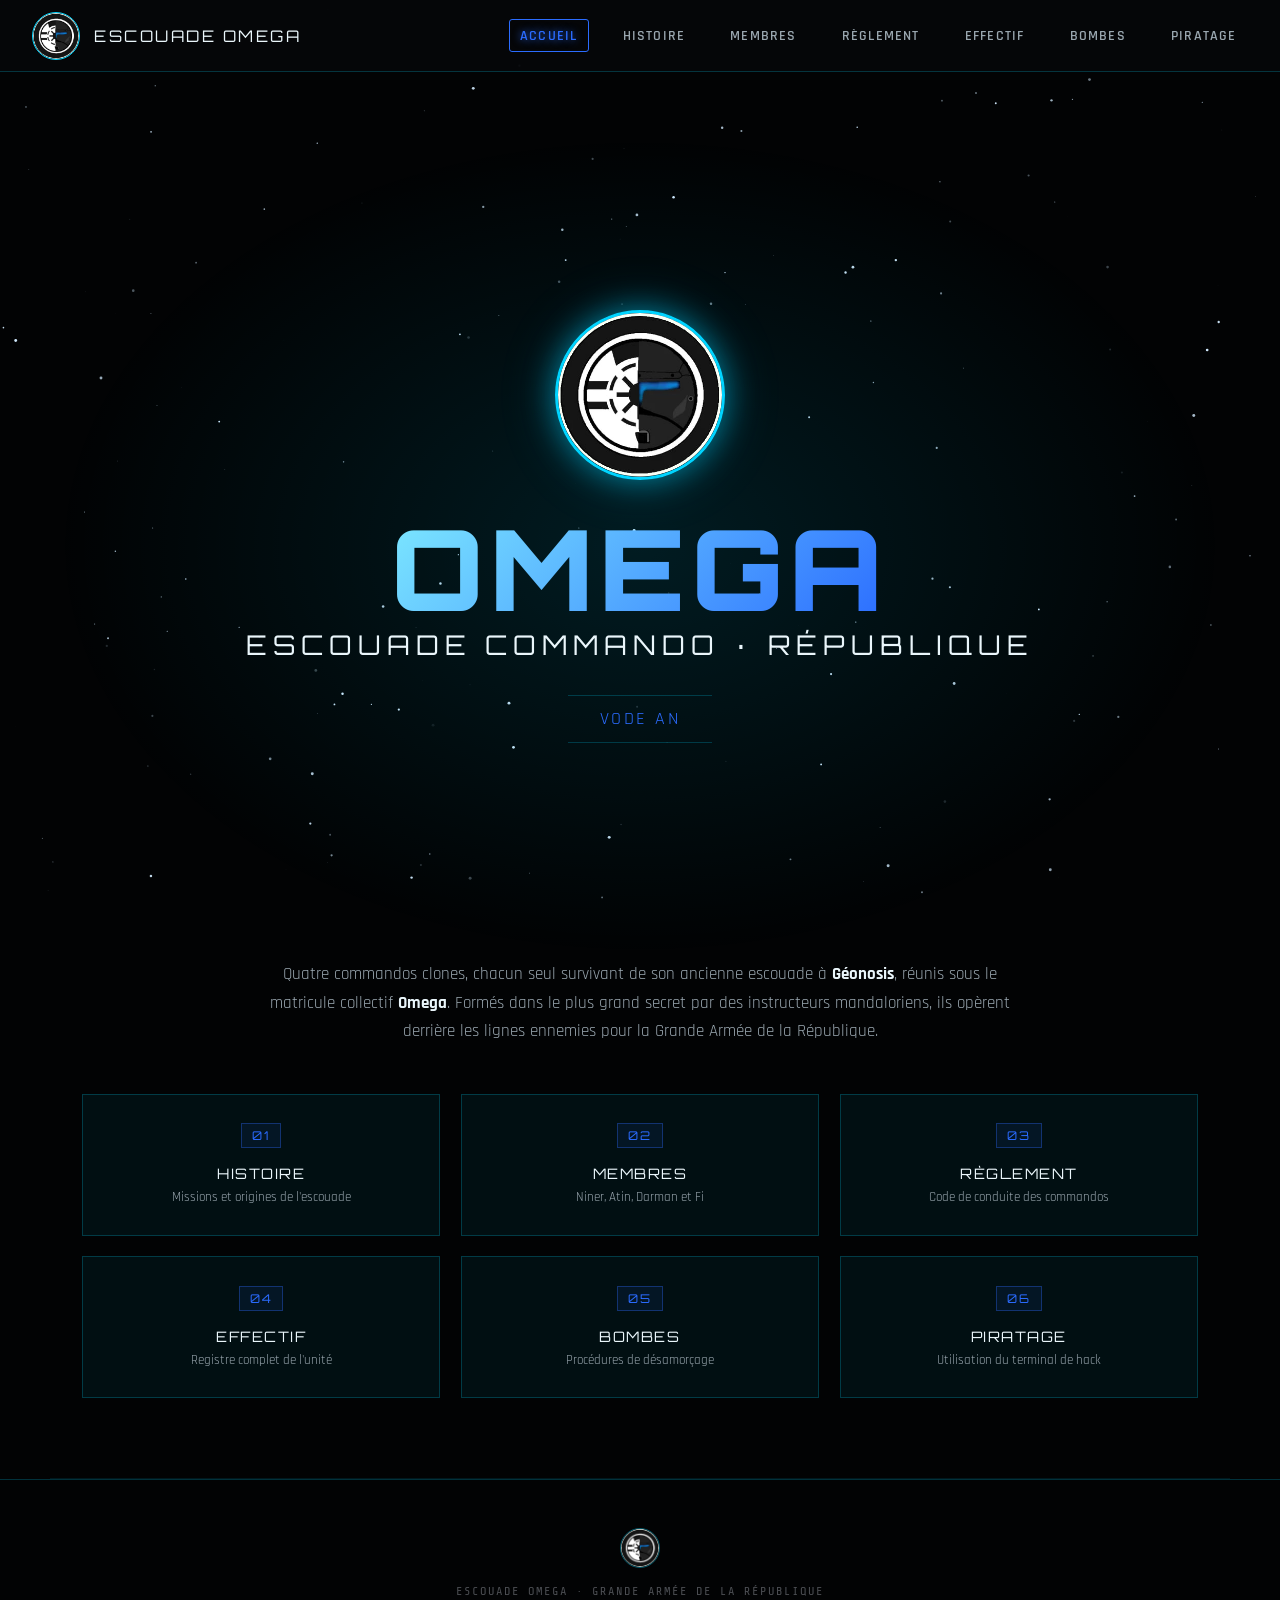
==== index.html @ e0849ea9 "Ajout de la musique et nouvelle sequence pour le Mode Indien Co-Authored-By: Claude Sonnet 5 <norepl" ====
<!DOCTYPE html>
<html lang="fr">
<head>
  <meta charset="UTF-8">
  <meta name="viewport" content="width=device-width, initial-scale=1">
  <title>Escouade Omega</title>
  <meta name="description" content="Escouade Omega : Commandos clones de la République. Histoire, membres, règlement et instructions de l'unité.">
  <meta name="theme-color" content="#00D4FF">
  <link rel="icon" type="image/png" href="images/logo.png?v=2">
  <style>html,body{background:#020304;}</style>
  <link rel="preconnect" href="https://fonts.googleapis.com">
  <link rel="preconnect" href="https://fonts.gstatic.com" crossorigin>
  <link href="https://fonts.googleapis.com/css2?family=Orbitron:wght@400;600;700;900&family=Rajdhani:wght@300;400;600;700&family=Share+Tech+Mono&display=swap" rel="stylesheet">
  <link rel="stylesheet" href="style.css?v=19">
</head>
<body>
  <canvas id="stars-canvas"></canvas>

  <nav>
    <div class="nav-logo">
      <div class="nav-emblem"><img src="images/logo.png" alt="Escouade Omega"></div>
      <span class="nav-brand">ESCOUADE OMEGA</span>
    </div>
    <a href="index.html" class="active">Accueil</a>
    <a href="histoire.html">Histoire</a>
    <a href="membres.html">Membres</a>
    <a href="reglement.html">Règlement</a>
    <a href="effectif.html" target="_blank" rel="noopener">Effectif</a>
    <a href="bombes.html">Bombes</a>
    <a href="piratage.html">Piratage</a>
  </nav>

  <div class="content">

    <section id="hero" style="border-bottom:none;">
      <div class="hero-logo"><img src="images/logo.png" alt="Escouade Omega"></div>
      <div class="hero-number">OMEGA</div>
      <div class="hero-name">Escouade Commando · République</div>
      <div class="hero-slogan"><em>Vode An</em></div>
    </section>

    <section id="apercu" class="reveal" style="padding-top:0;">
      <p class="section-intro" style="text-align:center;max-width:760px;margin:0 auto 3rem;">
        Quatre commandos clones, chacun seul survivant de son ancienne escouade à <strong>Géonosis</strong>,
        réunis sous le matricule collectif <strong>Omega</strong>. Formés dans le plus grand secret par des
        instructeurs mandaloriens, ils opèrent derrière les lignes ennemies pour la Grande Armée de la République.
      </p>
      <div class="quicklink-grid">
        <a class="quicklink-card" href="histoire.html">
          <span class="quicklink-index">01</span>
          <div class="quicklink-title">Histoire</div>
          <div class="quicklink-desc">Missions et origines de l'escouade</div>
        </a>
        <a class="quicklink-card" href="membres.html">
          <span class="quicklink-index">02</span>
          <div class="quicklink-title">Membres</div>
          <div class="quicklink-desc">Niner, Atin, Darman et Fi</div>
        </a>
        <a class="quicklink-card" href="reglement.html">
          <span class="quicklink-index">03</span>
          <div class="quicklink-title">Règlement</div>
          <div class="quicklink-desc">Code de conduite des commandos</div>
        </a>
        <a class="quicklink-card" href="effectif.html" target="_blank" rel="noopener">
          <span class="quicklink-index">04</span>
          <div class="quicklink-title">Effectif</div>
          <div class="quicklink-desc">Registre complet de l'unité</div>
        </a>
        <a class="quicklink-card" href="bombes.html">
          <span class="quicklink-index">05</span>
          <div class="quicklink-title">Bombes</div>
          <div class="quicklink-desc">Procédures de désamorçage</div>
        </a>
        <a class="quicklink-card" href="piratage.html">
          <span class="quicklink-index">06</span>
          <div class="quicklink-title">Piratage</div>
          <div class="quicklink-desc">Utilisation du terminal de hack</div>
        </a>
      </div>
    </section>

    <footer>
      <div class="logo-small"><img src="images/logo.png" alt="Escouade Omega"></div>
      ESCOUADE OMEGA · GRANDE ARMÉE DE LA RÉPUBLIQUE
    </footer>

  </div>

  <script src="script.js?v=6"></script>
</body>
</html>
---- style.css ----
*{margin:0;padding:0;box-sizing:border-box;}

:root{
  --amber:#00D4FF; --amber-light:#7CE8FF; --amber-dark:#0088AA;
  --steel:#2B6CFF;
  --dark:#020304; --dark2:#06080B; --dark3:#090C10;
  --glass:rgba(0,212,255,0.06); --border:rgba(0,212,255,0.22);
  --text:#9AA7B0; --white:#EAF6FB;
}

html{scroll-behavior:smooth;}
body{background:var(--dark);color:var(--text);font-family:'Rajdhani',sans-serif;overflow-x:hidden;}

#stars-canvas{position:fixed;top:0;left:0;width:100%;height:100%;z-index:0;pointer-events:none;}

nav{
  position:sticky;top:0;left:0;width:100%;z-index:1000;
  background:rgba(6,7,10,0.88); border-bottom:1px solid var(--border);
  backdrop-filter:blur(10px); padding:0 2rem;
  display:flex;align-items:center;gap:1.4rem; height:72px;
  overflow-x:auto;
}
nav .nav-logo{display:flex;align-items:center;gap:0.9rem;margin-right:auto;flex-shrink:0;}
.nav-emblem{
  width:48px;height:48px;border-radius:50%;border:1px solid var(--amber);
  display:flex;align-items:center;justify-content:center;overflow:hidden;
  background:rgba(0,212,255,0.08);flex-shrink:0;
}
.nav-emblem img{width:100%;height:100%;object-fit:cover;}
nav .nav-brand{font-family:'Orbitron',monospace;font-size:1rem;color:var(--white);letter-spacing:2.5px;white-space:nowrap;}
nav a{
  font-family:'Rajdhani',sans-serif;font-size:0.85rem;font-weight:600;letter-spacing:1.2px;
  color:var(--text);text-decoration:none;text-transform:uppercase;
  padding:0.4rem 0.65rem;border:1px solid transparent;border-radius:3px;
  transition:all 0.2s;white-space:nowrap;
}
nav a:hover, nav a.active {color:var(--steel);border-color:var(--steel);text-shadow:0 0 8px var(--steel);}

.content{position:relative;z-index:10;padding-top:60px;}

#hero{
  min-height:92vh;display:flex;flex-direction:column;align-items:center;justify-content:center;
  text-align:center;padding:2rem;position:relative;
}
#hero::before{
  content:'';position:absolute;inset:0;
  background:radial-gradient(ellipse at center,rgba(0,212,255,0.12) 0%,transparent 70%);
  pointer-events:none;
}
.hero-logo{
  width:170px;height:170px;border-radius:50%; border:3px solid var(--amber);
  display:flex;align-items:center;justify-content:center;overflow:hidden;
  box-shadow:0 0 30px rgba(0,212,255,0.5),0 0 60px rgba(0,212,255,0.2),inset 0 0 30px rgba(0,212,255,0.1);
  animation:pulse-glow 3s ease-in-out infinite,fade-in 1.5s ease both; margin-bottom:2rem;
  background:rgba(0,212,255,0.05);
}
.hero-logo img{width:100%;height:100%;object-fit:cover;}
.hero-number{
  font-family:'Orbitron',monospace;font-size:clamp(3.2rem,9vw,7rem);font-weight:900;
  color:transparent; background:linear-gradient(135deg,var(--amber-light),var(--steel));
  -webkit-background-clip:text;background-clip:text; letter-spacing:0.05em;
  animation:fade-in 1.8s ease 0.3s both; line-height:1;margin-bottom:0.25rem;
}
.hero-name{
  font-family:'Orbitron',monospace;font-size:clamp(0.95rem,2.6vw,1.7rem);font-weight:400;
  color:var(--white);letter-spacing:6px;text-transform:uppercase;
  animation:fade-in 1.8s ease 0.6s both;margin-bottom:2rem;
}
.hero-slogan{
  font-size:1.1rem;color:var(--text);letter-spacing:2.5px;text-transform:uppercase;
  border-top:1px solid var(--border);border-bottom:1px solid var(--border);
  padding:0.75rem 2rem;margin-bottom:2.5rem; animation:fade-in 1.8s ease 0.9s both;
  max-width:640px;
}
.hero-slogan em{color:var(--steel);font-style:normal;}

.quicklink-grid{display:grid;grid-template-columns:repeat(3,1fr);gap:1.3rem;}
@media(max-width:820px){.quicklink-grid{grid-template-columns:repeat(2,1fr);}}
@media(max-width:520px){.quicklink-grid{grid-template-columns:1fr;}}
.quicklink-card{display:block;background:var(--glass);border:1px solid var(--border);padding:1.8rem 1.5rem;text-decoration:none;text-align:center;transition:all 0.3s;}
.quicklink-card:hover{border-color:var(--steel);transform:translateY(-4px);box-shadow:0 16px 34px -16px rgba(0,212,255,0.3);}
.quicklink-index{display:inline-block;font-family:'Orbitron',monospace;font-size:0.75rem;color:var(--steel);letter-spacing:2px;border:1px solid rgba(43,108,255,0.35);background:rgba(43,108,255,0.08);padding:0.25rem 0.6rem;margin-bottom:1rem;}
.quicklink-title{font-family:'Orbitron',monospace;font-size:0.9rem;color:var(--white);letter-spacing:1.5px;text-transform:uppercase;margin-bottom:0.4rem;}
.quicklink-desc{font-size:0.82rem;color:var(--text);}

section{padding:5rem 2rem;max-width:1180px;margin:0 auto;border-bottom:1px solid rgba(0,212,255,0.1);}
.section-header{display:flex;align-items:center;gap:1.5rem;margin-bottom:3rem;}
.section-number{font-family:'Orbitron',monospace;font-size:0.7rem;color:var(--amber-light);border:1px solid var(--amber);padding:0.3rem 0.6rem;letter-spacing:2px;flex-shrink:0;}
.section-title{font-family:'Orbitron',monospace;font-size:clamp(1.15rem,3vw,1.7rem);font-weight:700;color:var(--white);letter-spacing:2px;text-transform:uppercase;}
.section-line{flex:1;height:1px;background:linear-gradient(to right,var(--amber),transparent);}
.section-intro{font-size:1.05rem;line-height:1.7;color:var(--text);max-width:820px;margin-bottom:2.5rem;}
.section-intro strong{color:var(--white);}

.holo-card{background:var(--glass);border:1px solid var(--border);padding:1.5rem;margin-bottom:1rem;clip-path:polygon(0 0,calc(100% - 12px) 0,100% 12px,100% 100%,12px 100%,0 calc(100% - 12px));position:relative;transition:all 0.3s;}
.holo-card:hover{background:rgba(0,212,255,0.13);border-color:rgba(0,212,255,0.5);}
.holo-card::before{content:'';position:absolute;top:0;right:0;width:12px;height:12px;background:var(--amber);clip-path:polygon(0 0,100% 100%,100% 0);}
.holo-card h3{font-family:'Orbitron',monospace;font-size:1rem;color:var(--white);letter-spacing:1px;margin-bottom:0.6rem;}
.holo-card p{font-size:0.95rem;line-height:1.65;margin-bottom:0.8rem;}
.holo-card p:last-child{margin-bottom:0;}
.tag{display:inline-block;font-family:'Share Tech Mono',monospace;font-weight:700;font-size:0.7rem;color:var(--steel);border:1px solid rgba(43,108,255,0.3);background:rgba(43,108,255,0.08);padding:0.15rem 0.5rem;margin-bottom:0.7rem;letter-spacing:1px;}

.lore-image{width:100%;max-height:420px;object-fit:cover;object-position:center 25%;border:1px solid var(--border);margin-bottom:2.5rem;filter:saturate(0.95);}

.book-grid{display:grid;grid-template-columns:repeat(4,1fr);gap:1.5rem;margin-bottom:1.5rem;}
@media(max-width:900px){.book-grid{grid-template-columns:repeat(2,1fr);}}
@media(max-width:520px){.book-grid{grid-template-columns:1fr;}}
.book-card{background:var(--glass);border:1px solid var(--border);overflow:hidden;transition:all 0.3s;}
.book-card:hover{border-color:var(--steel);transform:translateY(-4px);box-shadow:0 16px 34px -16px rgba(0,212,255,0.3);}
.book-cover{width:100%;aspect-ratio:2/3;object-fit:cover;display:block;border-bottom:1px solid var(--border);}
.book-info{padding:1.1rem 1.2rem;}
.book-title{font-family:'Orbitron',monospace;font-size:0.95rem;color:var(--white);letter-spacing:0.5px;margin:0.6rem 0 0.15rem;}
.book-author{font-size:0.78rem;color:var(--steel);margin-bottom:0.7rem;font-family:'Share Tech Mono',monospace;letter-spacing:0.5px;}
.book-desc{font-size:0.82rem;line-height:1.55;color:var(--text);margin-bottom:0.8rem;}
.book-link{display:inline-block;font-family:'Share Tech Mono',monospace;font-size:0.75rem;color:var(--steel);text-decoration:none;letter-spacing:0.5px;}
.book-link:hover{text-decoration:underline;}

#membres{max-width:1800px;}
.armor-grid{display:grid;grid-template-columns:repeat(5,1fr);gap:1.5rem;}
@media(max-width:1350px){.armor-grid{grid-template-columns:repeat(3,1fr);}}
@media(max-width:800px){.armor-grid{grid-template-columns:repeat(2,1fr);}}
@media(max-width:520px){.armor-grid{grid-template-columns:1fr;}}
.armor-card{background:var(--glass);border:1px solid var(--border);overflow:hidden;transition:all 0.3s;}
.armor-card:hover{border-color:rgba(0,212,255,0.5);transform:translateY(-4px);}
.armor-card-img{height:560px;background:#05070a;overflow:hidden;position:relative;}
.armor-card-img img{max-width:100%;max-height:100%;width:auto;height:auto;object-fit:contain;}
.armor-card-img model-viewer{width:100%;height:100%;--poster-color:transparent;filter:saturate(1.25) contrast(1.05) brightness(1.4);}
.armor-card-img::after{content:'';position:absolute;inset:0;pointer-events:none;background:radial-gradient(ellipse at center,transparent 70%,rgba(0,10,20,0.15) 100%);}
.armor-card-caption{padding:0.9rem;border-top:1px solid var(--border);font-family:'Orbitron',monospace;font-size:0.85rem;color:var(--white);letter-spacing:1.5px;text-transform:uppercase;text-align:center;}
.armor-toggle{display:flex;border-top:1px solid var(--border);}
.armor-toggle-btn{flex:1;padding:0.6rem;background:none;border:none;border-right:1px solid var(--border);font-family:'Share Tech Mono',monospace;font-size:0.72rem;letter-spacing:1px;text-transform:uppercase;color:var(--text);cursor:pointer;transition:all 0.2s;}
.armor-toggle-btn:last-child{border-right:none;}
.armor-toggle-btn:hover{color:var(--white);background:rgba(0,212,255,0.06);}
.armor-toggle-btn.active{color:var(--steel);background:rgba(0,212,255,0.1);}
.members-grid{display:grid;grid-template-columns:repeat(5,1fr);gap:1.4rem;}
@media(max-width:1500px){.members-grid{grid-template-columns:repeat(3,1fr);}}
@media(max-width:900px){.members-grid{grid-template-columns:repeat(2,1fr);}}
@media(max-width:560px){.members-grid{grid-template-columns:1fr;}}
.member-card{background:var(--glass);border:1px solid var(--border);position:relative;overflow:hidden;transition:all 0.3s;}
.member-card::before{content:'';position:absolute;top:0;left:0;width:3px;height:100%;background:var(--amber);}
.member-card:hover{border-color:rgba(0,212,255,0.5);transform:translateY(-3px);}
.member-head{padding:1.3rem 1.5rem 1rem;display:flex;align-items:center;gap:1rem;border-bottom:1px solid rgba(0,212,255,0.15);}
.member-avatar{width:54px;height:54px;border-radius:50%;border:2px solid var(--amber);display:flex;align-items:center;justify-content:center;font-family:'Orbitron',monospace;font-weight:700;color:var(--amber-light);background:rgba(0,212,255,0.08);flex-shrink:0;}
.member-name{font-family:'Orbitron',monospace;font-size:1.15rem;color:var(--white);letter-spacing:1px;}
.member-role{font-size:0.8rem;color:var(--amber-light);letter-spacing:1px;text-transform:uppercase;}
.member-body{padding:1.2rem 1.5rem 1.5rem;}
.member-body p{font-size:0.9rem;line-height:1.6;margin-bottom:0.9rem;}
.member-body p:last-child{margin-bottom:0;}
.stats{display:grid;grid-template-columns:1fr;gap:0.4rem;margin-top:1rem;}
.stat-row{display:flex;align-items:center;gap:0.5rem;}
.stat-name{font-size:0.72rem;color:var(--text);letter-spacing:0.5px;text-transform:uppercase;width:88px;flex-shrink:0;}
.stat-bar{flex:1;display:flex;gap:3px;}
.stat-seg{flex:1;height:6px;background:rgba(255,255,255,0.08);border-radius:1px;}
.stat-seg.on{background:linear-gradient(90deg,var(--amber),var(--steel));}

.reference-grid{display:grid;grid-template-columns:repeat(auto-fit,minmax(240px,1fr));gap:1rem;}
.ref-link{display:block;background:var(--glass);border:1px solid var(--border);padding:1.1rem 1.3rem;text-decoration:none;color:var(--text);transition:all 0.2s;font-size:0.9rem;}
.ref-link strong{display:block;color:var(--white);font-family:'Orbitron',monospace;font-size:0.85rem;letter-spacing:1px;margin-bottom:0.3rem;}
.ref-link:hover{border-color:var(--steel);color:var(--white);background:rgba(43,108,255,0.06);}
.ref-link .arrow{color:var(--steel);float:right;}

.icon-grid{display:grid;grid-template-columns:repeat(auto-fit,minmax(220px,1fr));gap:1.1rem;}
.icon-card{background:var(--glass);border:1px solid var(--border);padding:1.3rem;transition:all 0.3s;}
.icon-card:hover{border-color:rgba(0,212,255,0.5);transform:translateY(-3px);}
.icon-badge{width:48px;height:48px;border-radius:50%;background:rgba(0,212,255,0.08);border:1px solid var(--border);display:flex;align-items:center;justify-content:center;font-size:1.4rem;margin-bottom:0.9rem;}
.icon-badge.tone-danger{border-color:rgba(255,90,90,0.4);background:rgba(255,90,90,0.08);}
.icon-badge.tone-warn{border-color:rgba(255,200,60,0.4);background:rgba(255,200,60,0.08);color:#ffd23c;}
.icon-badge.tone-dim{opacity:0.6;}
.icon-card h4{font-family:'Orbitron',monospace;font-size:0.85rem;color:var(--white);letter-spacing:1px;margin-bottom:0.4rem;text-transform:uppercase;}
.icon-card p{font-size:0.85rem;line-height:1.55;color:var(--text);}

.bomb-model-grid{display:grid;grid-template-columns:repeat(4,1fr);gap:1.2rem;margin-bottom:3rem;}
@media(max-width:1100px){.bomb-model-grid{grid-template-columns:repeat(3,1fr);}}
@media(max-width:760px){.bomb-model-grid{grid-template-columns:repeat(2,1fr);}}
@media(max-width:480px){.bomb-model-grid{grid-template-columns:1fr;}}
.bomb-model-card{background:var(--glass);border:1px solid var(--border);overflow:hidden;transition:all 0.3s;}
.bomb-model-card:hover{border-color:rgba(0,212,255,0.5);transform:translateY(-4px);}
.bomb-model-card-img{height:280px;background:#05070a;overflow:hidden;position:relative;}
.bomb-model-card-img model-viewer{width:100%;height:100%;--poster-color:transparent;filter:saturate(1.2) contrast(1.05) brightness(1.35);}
.bomb-model-card-img::after{content:'';position:absolute;inset:0;pointer-events:none;background:radial-gradient(ellipse at center,transparent 70%,rgba(0,10,20,0.15) 100%);}
.bomb-model-caption{padding:0.9rem;border-top:1px solid var(--border);}
.bomb-model-caption h4{font-family:'Orbitron',monospace;font-size:0.8rem;color:var(--white);letter-spacing:1px;margin-bottom:0.3rem;text-transform:uppercase;}
.bomb-model-caption p{font-size:0.78rem;color:var(--text);line-height:1.5;}

.mk-section{margin-bottom:2.5rem;}
.mk-title{display:flex;align-items:center;gap:0.7rem;font-family:'Orbitron',monospace;font-size:1.05rem;color:var(--white);letter-spacing:1px;text-transform:uppercase;margin-bottom:0.4rem;}
.mk-title span{width:28px;height:28px;border-radius:50%;border:1px solid var(--amber);color:var(--amber-light);display:flex;align-items:center;justify-content:center;font-size:0.85rem;flex-shrink:0;}
.mk-subtitle{font-size:0.9rem;color:var(--steel);margin-bottom:1.2rem;}
.mk-panel{display:grid;grid-template-columns:380px 1fr;gap:2.2rem;align-items:start;background:var(--glass);border:1px solid var(--border);padding:1.8rem;}
.mk-panel-img img{width:100%;border:1px solid var(--border);background:#0c0e12;display:block;}
.mk-rules{list-style:none;}
.mk-rules li{font-size:0.98rem;line-height:1.65;color:var(--text);padding:0.65rem 0;border-bottom:1px solid rgba(0,212,255,0.08);}
.mk-rules li:last-child{border-bottom:none;}
.mk-rules li strong{color:var(--white);}
.mk-rule-priority{color:var(--amber-light);font-style:italic;font-size:0.88rem;}
.mk-code{font-family:'Share Tech Mono',monospace;font-size:1rem;color:var(--steel);background:rgba(0,212,255,0.08);border:1px solid rgba(0,212,255,0.25);padding:0.15rem 0.6rem;letter-spacing:2px;}
@media(max-width:760px){.mk-panel{grid-template-columns:1fr;}.mk-panel-img{max-width:340px;margin:0 auto;}}

.mk-text p{font-size:0.95rem;line-height:1.7;color:var(--text);margin-bottom:0.7rem;}
.mk-text p:last-child{margin-bottom:0;}
.mk-text p strong{color:var(--white);}

.hack-pair{display:grid;grid-template-columns:1fr 1fr;gap:1.5rem;align-items:start;}
.hack-pair-item{display:flex;flex-direction:column;background:var(--glass);border:1px solid var(--border);padding:1.3rem;box-sizing:border-box;}
.hack-pair-item img{max-width:100%;width:100%;height:auto;border:1px solid var(--border);background:#0c0e12;margin-bottom:1rem;display:block;box-sizing:border-box;}
.hack-pair-item p{font-size:0.9rem;color:var(--text);line-height:1.6;margin:0;}
.hack-pair-item p strong{color:var(--white);}
@media(max-width:640px){.hack-pair{grid-template-columns:1fr;}}

.steps-grid{display:grid;grid-template-columns:repeat(auto-fit,minmax(260px,1fr));gap:1.2rem;}
.step-card{background:var(--glass);border:1px solid var(--border);padding:1.4rem;position:relative;}
.step-num{font-family:'Orbitron',monospace;font-size:1.6rem;color:var(--amber-light);opacity:0.5;margin-bottom:0.4rem;}
.step-card h4{font-family:'Orbitron',monospace;font-size:0.85rem;color:var(--white);letter-spacing:1px;margin-bottom:0.5rem;text-transform:uppercase;}
.step-card p{font-size:0.88rem;line-height:1.6;}

.classified-note{font-size:0.8rem;color:rgba(185,191,201,0.55);margin-top:1.5rem;font-family:'Share Tech Mono',monospace;letter-spacing:0.5px;}
.excerpt-note-plain{font-size:0.8rem;color:rgba(185,191,201,0.55);margin-top:1.5rem;font-style:italic;}

footer{text-align:center;padding:3rem 2rem;border-top:1px solid var(--border);font-family:'Share Tech Mono',monospace;font-size:0.75rem;color:rgba(185,191,201,0.4);letter-spacing:2px;}
footer .logo-small{width:40px;height:40px;border-radius:50%;border:1px solid rgba(0,212,255,0.4);margin:0 auto 1rem;display:flex;align-items:center;justify-content:center;overflow:hidden;}
footer .logo-small img{width:100%;height:100%;object-fit:cover;}

@keyframes pulse-glow{0%,100%{box-shadow:0 0 30px rgba(0,212,255,0.5),0 0 60px rgba(0,212,255,0.2);}50%{box-shadow:0 0 50px rgba(0,212,255,0.8),0 0 100px rgba(0,212,255,0.4),0 0 150px rgba(0,212,255,0.1);}}
@keyframes fade-in{from{opacity:0;transform:translateY(20px);}to{opacity:1;transform:none;}}
.reveal{opacity:0;transform:translateY(30px);transition:opacity 0.7s ease,transform 0.7s ease;}
.reveal.visible{opacity:1;transform:none;}

@media(max-width:768px){
  nav{padding:0 1rem;}
  .hero-name{letter-spacing:3px;}
  .member-head{flex-wrap:wrap;}
  .stats{grid-template-columns:1fr;}
}

/* Easter egg : Mode Indien */
#indian-mode-overlay{
  position:fixed;inset:0;z-index:5000;
  background:rgba(2,3,4,0.88);backdrop-filter:blur(6px);
  display:flex;align-items:center;justify-content:center;
  animation:fade-in 0.3s ease both;
}
.im-box{
  position:relative;width:min(420px,88vw);
  background:var(--dark2);border:1px solid var(--border);
  padding:2.4rem 2rem;text-align:center;
  box-shadow:0 0 40px rgba(0,212,255,0.25);
}
.im-close{
  position:absolute;top:0.6rem;right:0.8rem;
  background:none;border:none;color:var(--text);
  font-size:1.6rem;line-height:1;cursor:pointer;
  transition:color 0.2s;
}
.im-close:hover{color:var(--amber-light);}
.im-status{
  font-family:'Share Tech Mono',monospace;font-size:0.85rem;
  color:var(--amber-light);letter-spacing:1.5px;margin-bottom:1.2rem;
}
.im-bar{
  width:100%;height:6px;background:rgba(0,212,255,0.1);
  border:1px solid var(--border);margin-bottom:0.6rem;overflow:hidden;
}
.im-bar-fill{
  height:100%;width:0%;background:linear-gradient(90deg,var(--amber-dark),var(--amber));
  transition:width 0.14s linear;
}
.im-pct{font-family:'Share Tech Mono',monospace;font-size:0.75rem;color:var(--text);}
.im-result{margin-top:1.6rem;animation:fade-in 0.4s ease both;}
.im-flag{font-size:2.4rem;display:block;margin-bottom:0.6rem;}
.im-label{
  font-family:'Orbitron',monospace;font-size:1rem;font-weight:700;
  color:var(--white);letter-spacing:2px;
}
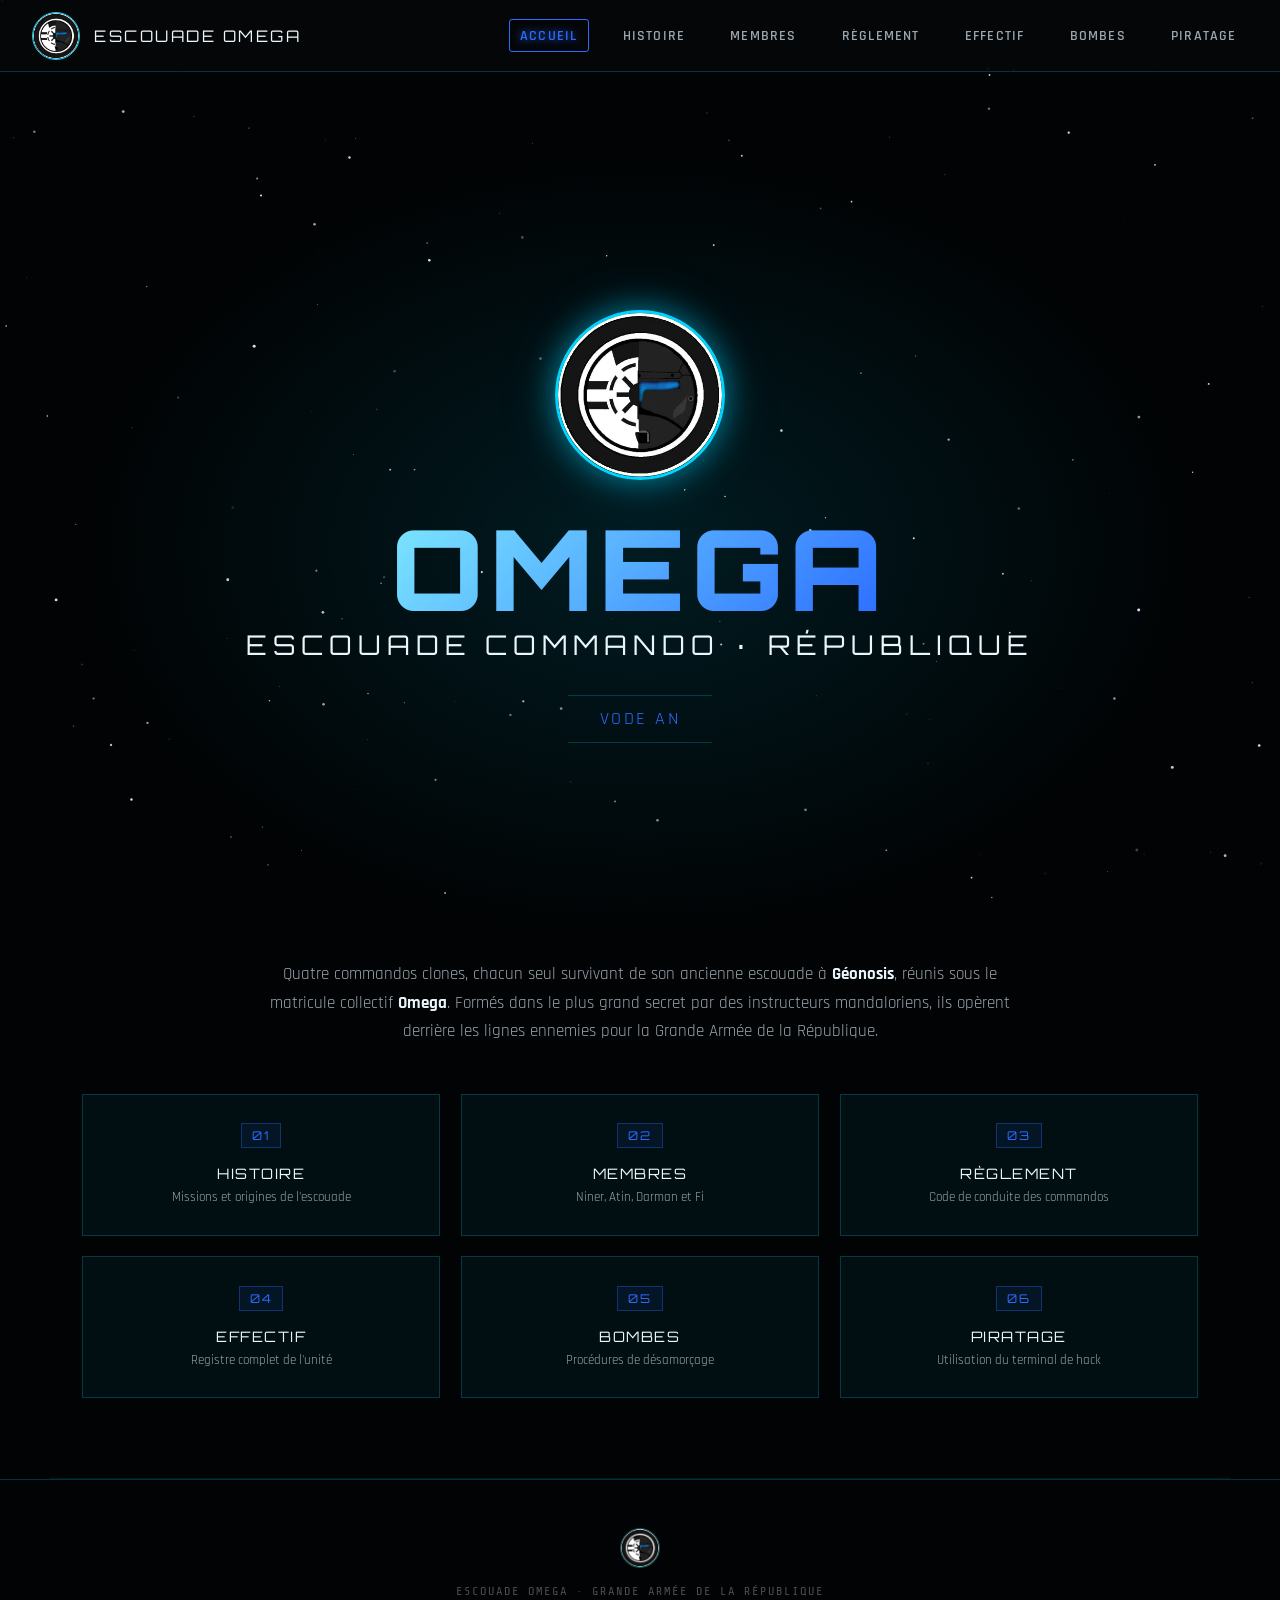
==== commit fcce25c9: "Fix Mode Indien : detecter les lettres via e.key (compatible AZERTY) Co-Authored-By: Claude Sonnet 5" ====
--- a/index.html
+++ b/index.html
@@ -86,6 +86,6 @@
 
   </div>
 
-  <script src="script.js?v=6"></script>
+  <script src="script.js?v=7"></script>
 </body>
 </html>
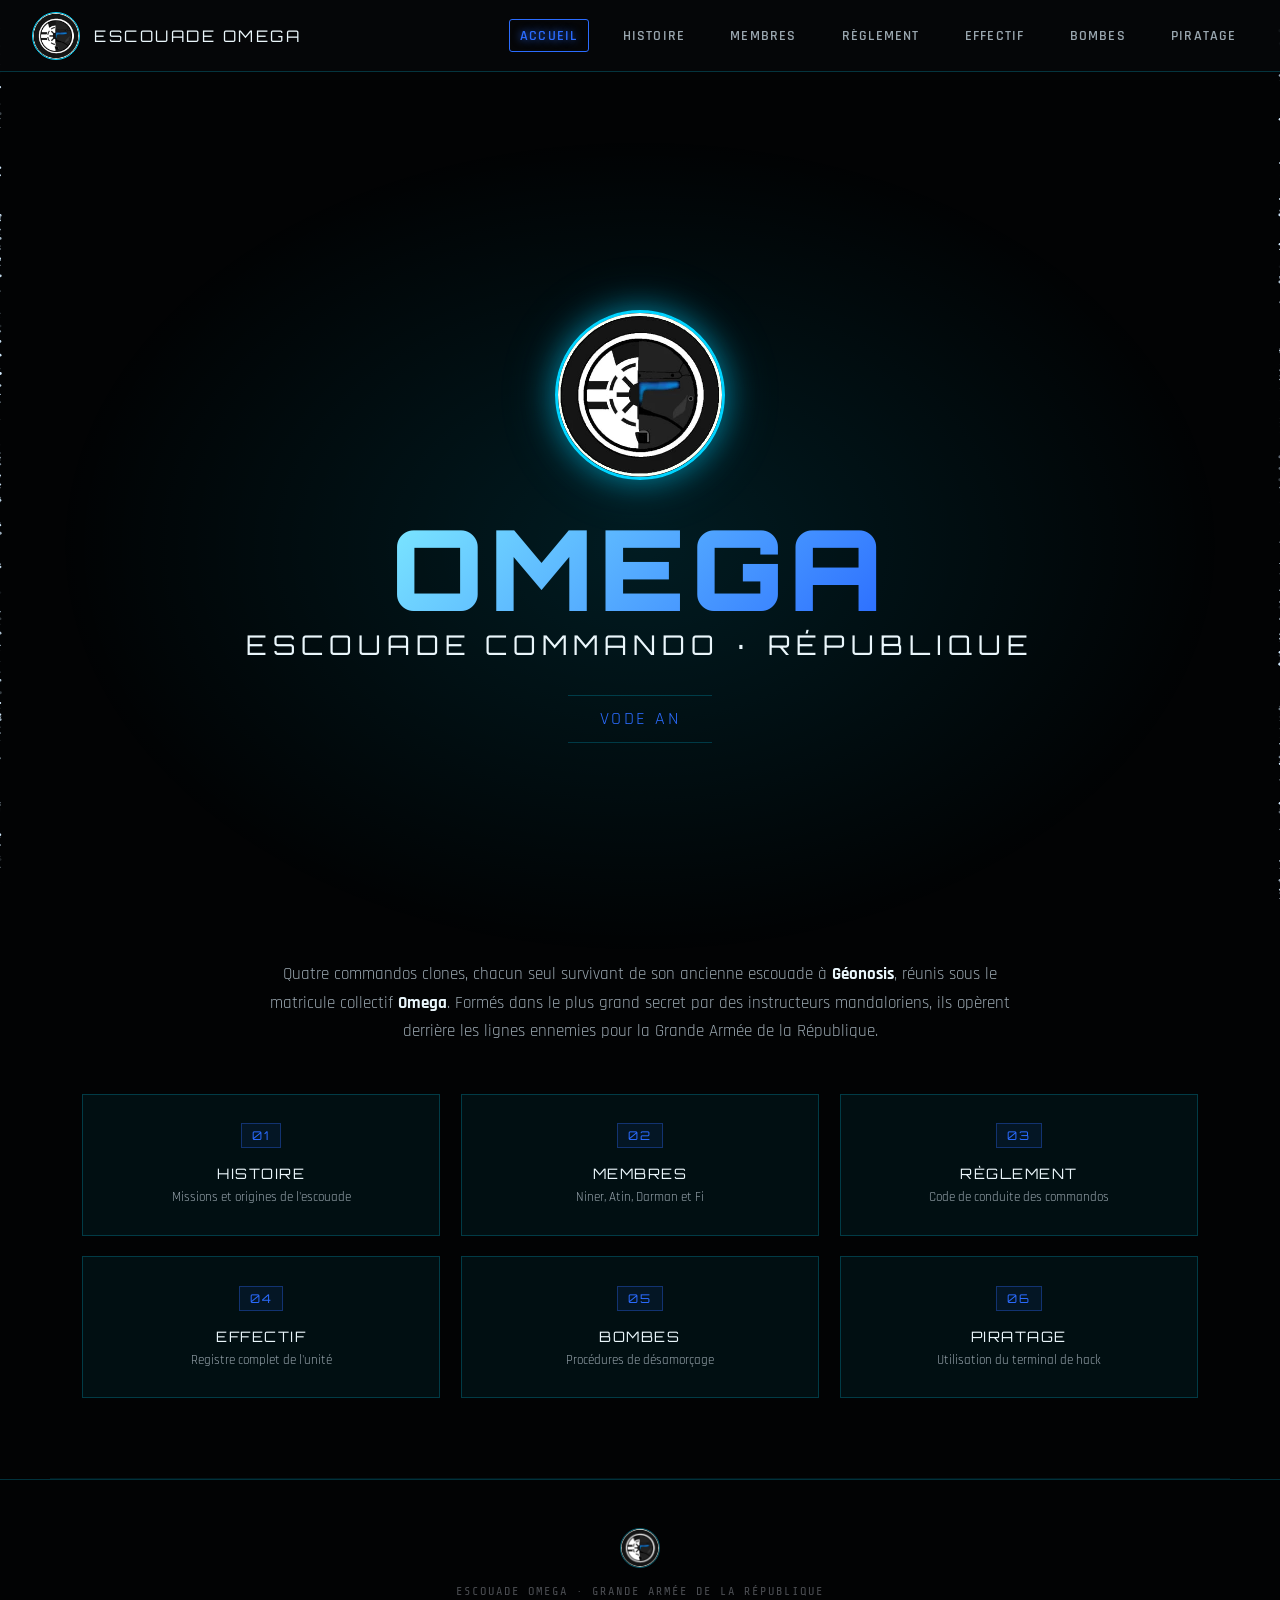
==== commit 7f258238: "Mode Indien : teinte drapeau, banniere persistante et pluie d'emojis sur tout le site Co-Authored-By" ====
--- a/index.html
+++ b/index.html
@@ -11,7 +11,7 @@
   <link rel="preconnect" href="https://fonts.googleapis.com">
   <link rel="preconnect" href="https://fonts.gstatic.com" crossorigin>
   <link href="https://fonts.googleapis.com/css2?family=Orbitron:wght@400;600;700;900&family=Rajdhani:wght@300;400;600;700&family=Share+Tech+Mono&display=swap" rel="stylesheet">
-  <link rel="stylesheet" href="style.css?v=19">
+  <link rel="stylesheet" href="style.css?v=20">
 </head>
 <body>
   <canvas id="stars-canvas"></canvas>
@@ -86,6 +86,6 @@
 
   </div>
 
-  <script src="script.js?v=7"></script>
+  <script src="script.js?v=8"></script>
 </body>
 </html>
--- a/style.css
+++ b/style.css
@@ -270,3 +270,55 @@
   font-family:'Orbitron',monospace;font-size:1rem;font-weight:700;
   color:var(--white);letter-spacing:2px;
 }
+
+/* Mode Indien : teinte drapeau + bannière persistante sur tout le site */
+body.indian::before{
+  content:'';position:fixed;inset:0;z-index:1500;pointer-events:none;mix-blend-mode:screen;
+  background:linear-gradient(180deg,rgba(255,153,51,0.16) 0%,transparent 32%,transparent 68%,rgba(19,136,8,0.16) 100%);
+}
+body.indian nav{margin-top:2.6rem;top:2.6rem;}
+
+#indian-banner{
+  position:fixed;top:0;left:0;right:0;z-index:2000;
+  display:flex;align-items:center;gap:0.7rem;padding:0.45rem 0.8rem;
+  font-family:'Rajdhani',sans-serif;color:#0b0e14;
+  background:linear-gradient(90deg,#FF9933 0%,#FF9933 18%,#ffffff 50%,#138808 82%,#138808 100%);
+  box-shadow:0 4px 22px rgba(0,0,0,0.5);animation:fade-in 0.4s ease both;
+}
+.ib-flag{font-size:1.3rem;line-height:1;flex:none;}
+.ib-title{
+  font-family:'Orbitron',monospace;font-weight:900;letter-spacing:0.12em;
+  font-size:clamp(0.7rem,2.4vw,0.95rem);white-space:nowrap;color:#0b0e14;
+  text-shadow:0 1px 0 rgba(255,255,255,0.45);flex:none;
+}
+.ib-ticker{
+  flex:1;min-width:0;overflow:hidden;position:relative;height:1.4rem;
+  -webkit-mask-image:linear-gradient(90deg,transparent,#000 7%,#000 93%,transparent);
+  mask-image:linear-gradient(90deg,transparent,#000 7%,#000 93%,transparent);
+}
+.ib-track{
+  position:absolute;left:0;top:50%;white-space:nowrap;will-change:transform;
+  font-family:'Share Tech Mono',monospace;font-size:0.8rem;font-weight:700;
+  color:#10250a;animation:ibScroll 26s linear infinite;
+}
+.ib-track span{margin:0 1.1rem;}
+@keyframes ibScroll{from{transform:translate(0,-50%);}to{transform:translate(-50%,-50%);}}
+#ib-close{
+  flex:none;width:1.7rem;height:1.7rem;border-radius:50%;font-weight:900;font-size:0.9rem;
+  background:rgba(11,14,20,0.88);color:#FF9933;border:1px solid rgba(11,14,20,0.5);
+  line-height:1;cursor:pointer;transition:background 0.2s;
+}
+#ib-close:hover{background:#0b0e14;}
+
+#indian-rain{position:fixed;inset:0;z-index:1600;pointer-events:none;overflow:hidden;}
+#indian-rain span{position:absolute;top:-12%;animation:imFall linear infinite;will-change:transform;opacity:0.9;}
+@keyframes imFall{to{transform:translateY(125vh) rotate(360deg);}}
+
+@media(max-width:768px){
+  #indian-banner{flex-wrap:wrap;}
+  .ib-ticker{order:3;flex-basis:100%;}
+}
+@media(prefers-reduced-motion:reduce){
+  #indian-rain{display:none;}
+  .ib-track{animation:none;}
+}
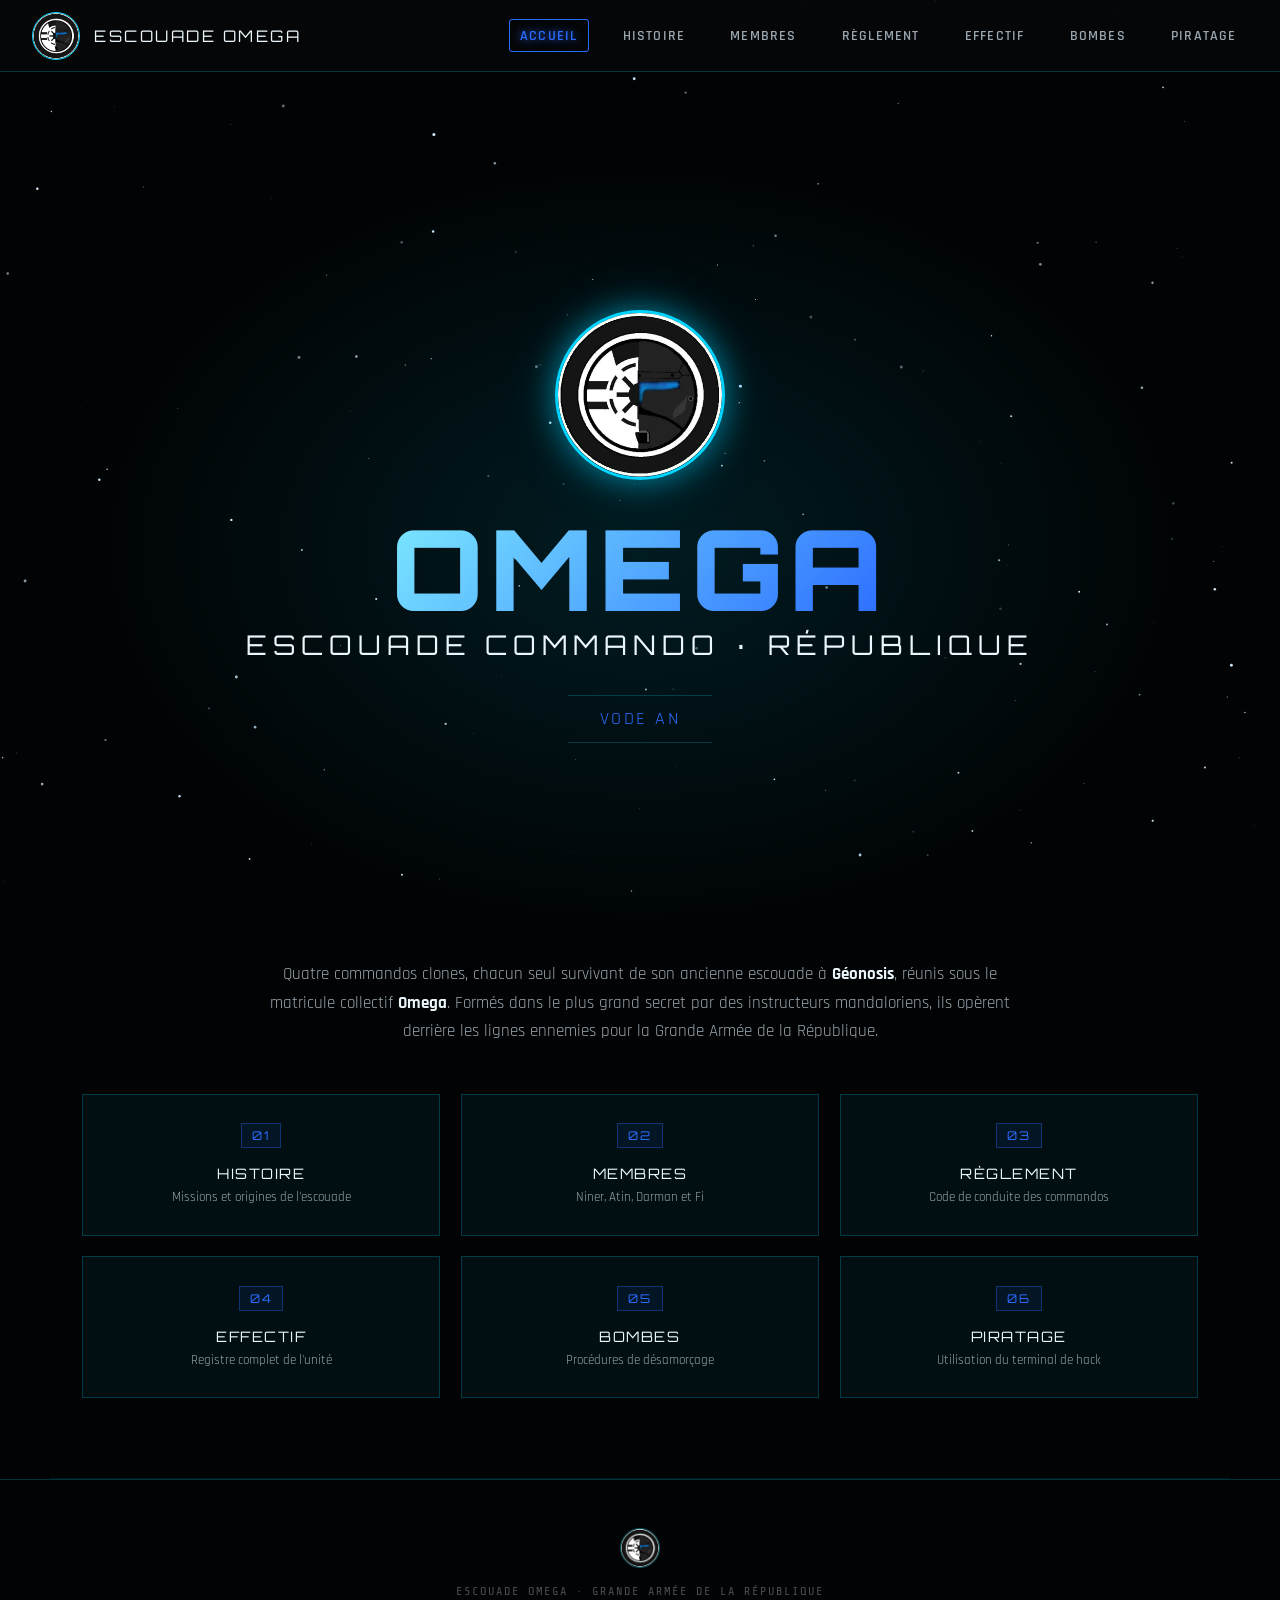
==== commit 7ca6e654: "Mode Indien : titres OMEGADIEN/ESCOUADE INDIEN, propagation sur effectif.html Co-Authored-By: Claude" ====
--- a/index.html
+++ b/index.html
@@ -86,6 +86,6 @@
 
   </div>
 
-  <script src="script.js?v=8"></script>
+  <script src="script.js?v=9"></script>
 </body>
 </html>
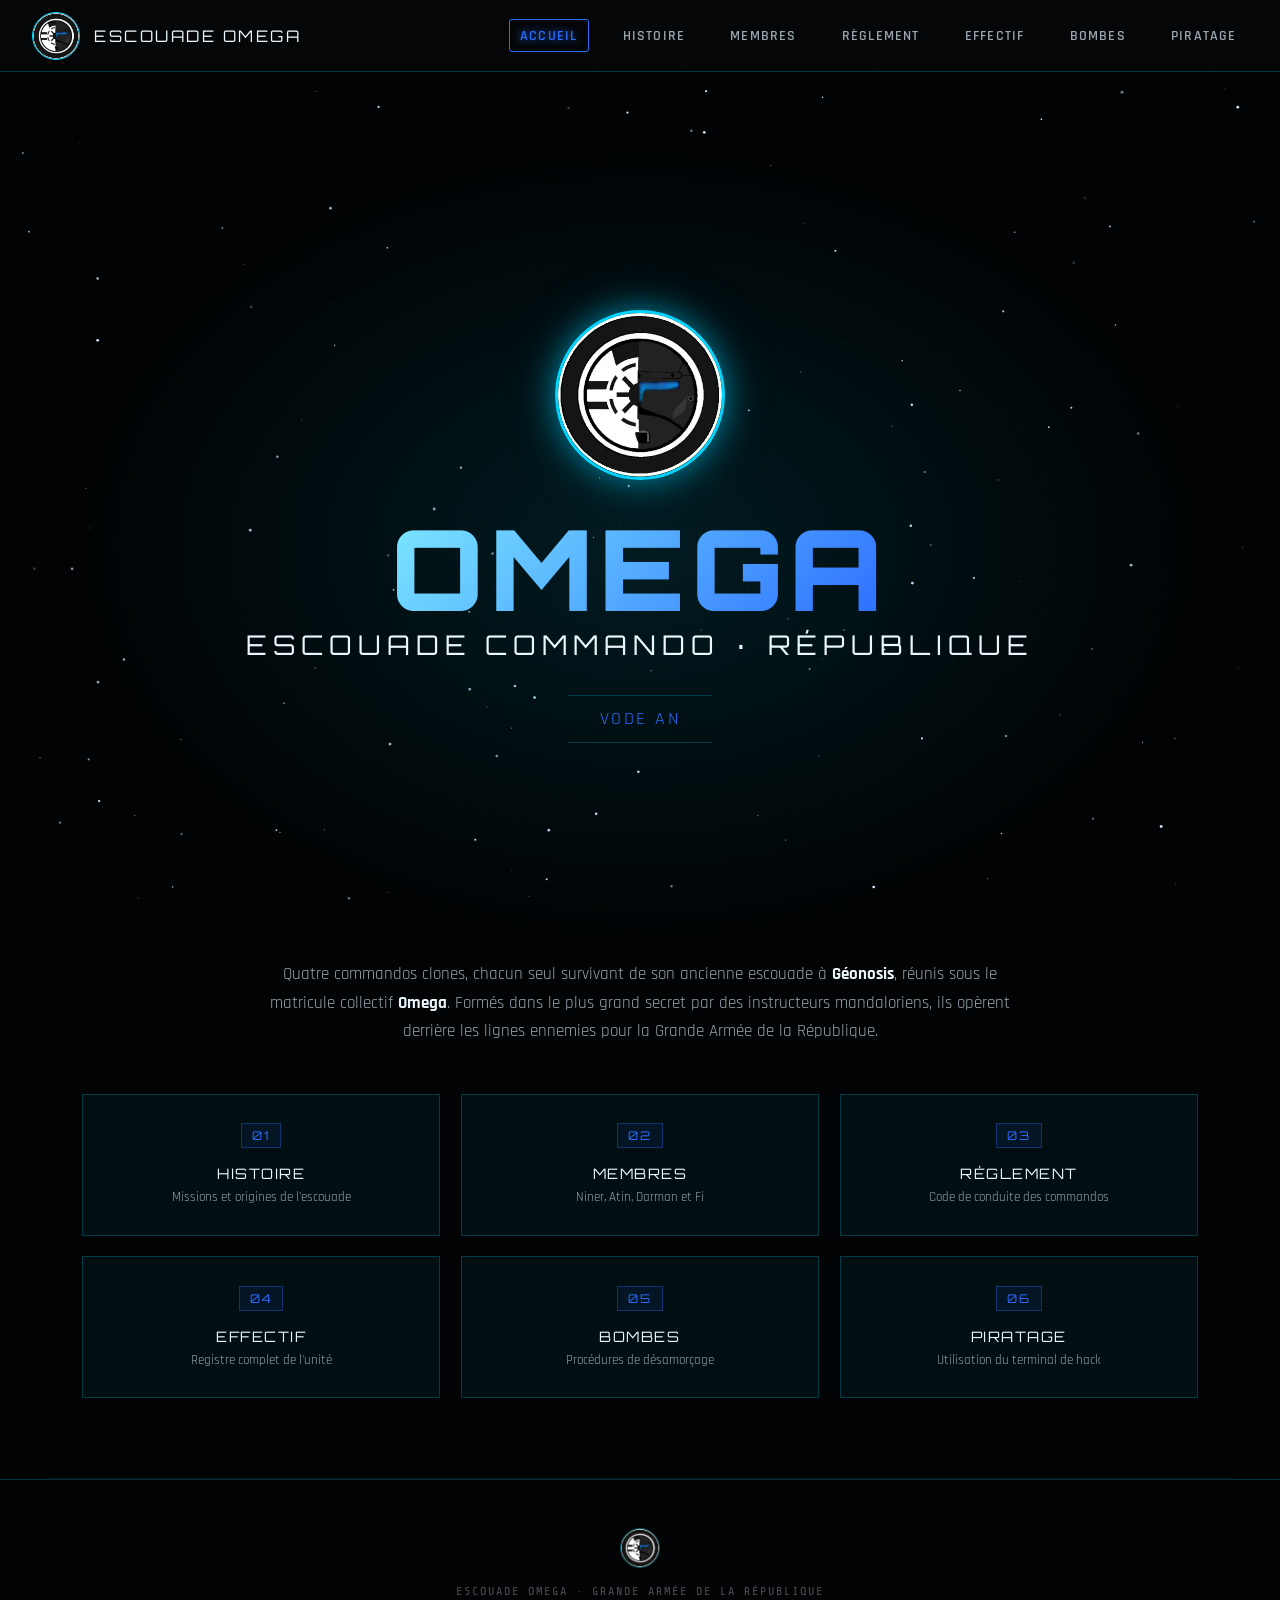
==== commit 293e9b54: "Fix Mode Indien : ticker toujours centre et pluie visible meme avec reduce-motion Co-Authored-By: Cl" ====
--- a/index.html
+++ b/index.html
@@ -11,7 +11,7 @@
   <link rel="preconnect" href="https://fonts.googleapis.com">
   <link rel="preconnect" href="https://fonts.gstatic.com" crossorigin>
   <link href="https://fonts.googleapis.com/css2?family=Orbitron:wght@400;600;700;900&family=Rajdhani:wght@300;400;600;700&family=Share+Tech+Mono&display=swap" rel="stylesheet">
-  <link rel="stylesheet" href="style.css?v=20">
+  <link rel="stylesheet" href="style.css?v=21">
 </head>
 <body>
   <canvas id="stars-canvas"></canvas>
--- a/style.css
+++ b/style.css
@@ -299,7 +299,7 @@
 .ib-track{
   position:absolute;left:0;top:50%;white-space:nowrap;will-change:transform;
   font-family:'Share Tech Mono',monospace;font-size:0.8rem;font-weight:700;
-  color:#10250a;animation:ibScroll 26s linear infinite;
+  color:#10250a;transform:translateY(-50%);animation:ibScroll 26s linear infinite;
 }
 .ib-track span{margin:0 1.1rem;}
 @keyframes ibScroll{from{transform:translate(0,-50%);}to{transform:translate(-50%,-50%);}}
@@ -318,7 +318,3 @@
   #indian-banner{flex-wrap:wrap;}
   .ib-ticker{order:3;flex-basis:100%;}
 }
-@media(prefers-reduced-motion:reduce){
-  #indian-rain{display:none;}
-  .ib-track{animation:none;}
-}
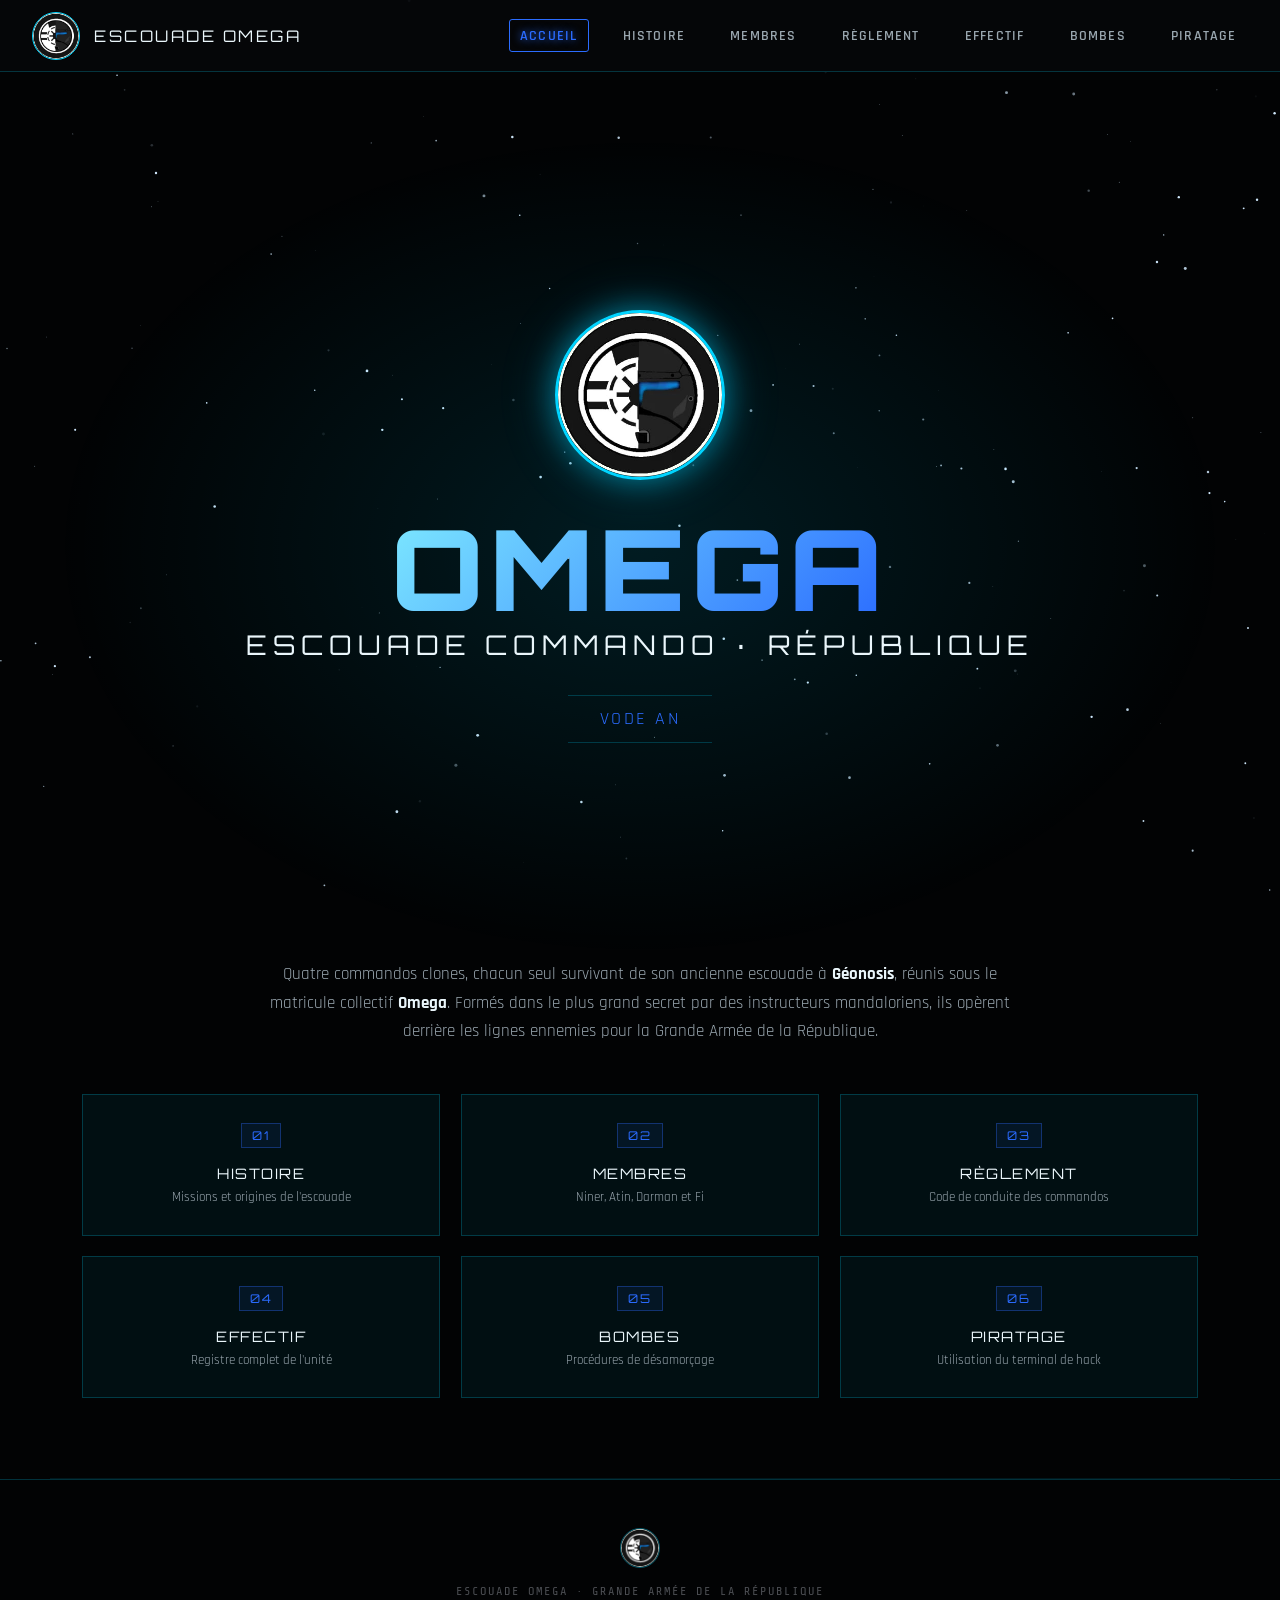
==== commit ee7db179: "Mode Indien : pluie d'emojis avec halo colore garanti visible Co-Authored-By: Claude Sonnet 5 <norep" ====
--- a/index.html
+++ b/index.html
@@ -11,7 +11,7 @@
   <link rel="preconnect" href="https://fonts.googleapis.com">
   <link rel="preconnect" href="https://fonts.gstatic.com" crossorigin>
   <link href="https://fonts.googleapis.com/css2?family=Orbitron:wght@400;600;700;900&family=Rajdhani:wght@300;400;600;700&family=Share+Tech+Mono&display=swap" rel="stylesheet">
-  <link rel="stylesheet" href="style.css?v=21">
+  <link rel="stylesheet" href="style.css?v=22">
 </head>
 <body>
   <canvas id="stars-canvas"></canvas>
@@ -86,6 +86,6 @@
 
   </div>
 
-  <script src="script.js?v=9"></script>
+  <script src="script.js?v=10"></script>
 </body>
 </html>
--- a/style.css
+++ b/style.css
@@ -311,7 +311,15 @@
 #ib-close:hover{background:#0b0e14;}
 
 #indian-rain{position:fixed;inset:0;z-index:1600;pointer-events:none;overflow:hidden;}
-#indian-rain span{position:absolute;top:-12%;animation:imFall linear infinite;will-change:transform;opacity:0.9;}
+#indian-rain span{
+  position:absolute;top:-12%;line-height:1;
+  animation:imFall linear infinite;will-change:transform;opacity:0.95;
+  text-shadow:0 0 6px rgba(0,0,0,0.6);
+}
+#indian-rain span::before{
+  content:'';position:absolute;inset:-0.35em;z-index:-1;border-radius:50%;
+  background:radial-gradient(circle,rgba(255,153,51,0.55),rgba(19,136,8,0.4) 70%,transparent 100%);
+}
 @keyframes imFall{to{transform:translateY(125vh) rotate(360deg);}}
 
 @media(max-width:768px){
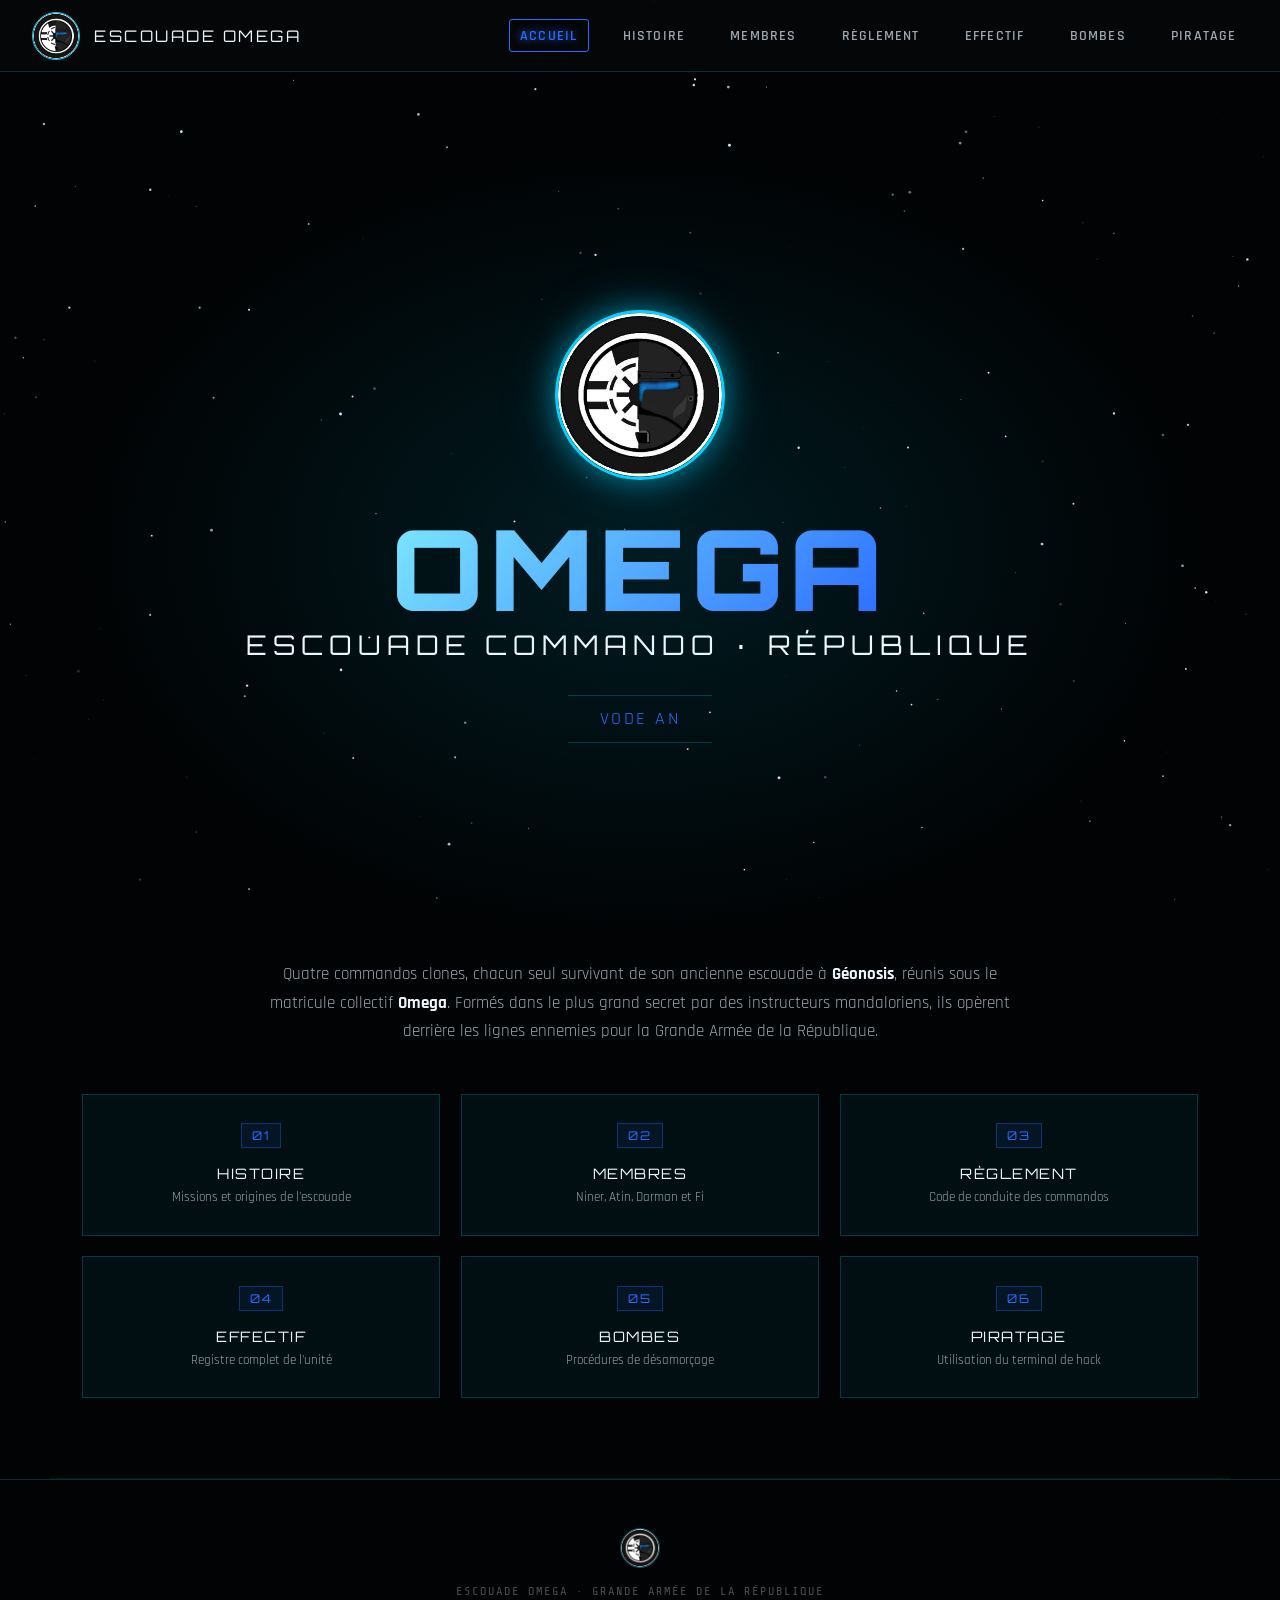
==== commit 9a22278a: "Mode Indien : renommage aleatoire de la nav et des cartes avec des mots de tradition indienne Co-Aut" ====
--- a/index.html
+++ b/index.html
@@ -86,6 +86,6 @@
 
   </div>
 
-  <script src="script.js?v=10"></script>
+  <script src="script.js?v=11"></script>
 </body>
 </html>
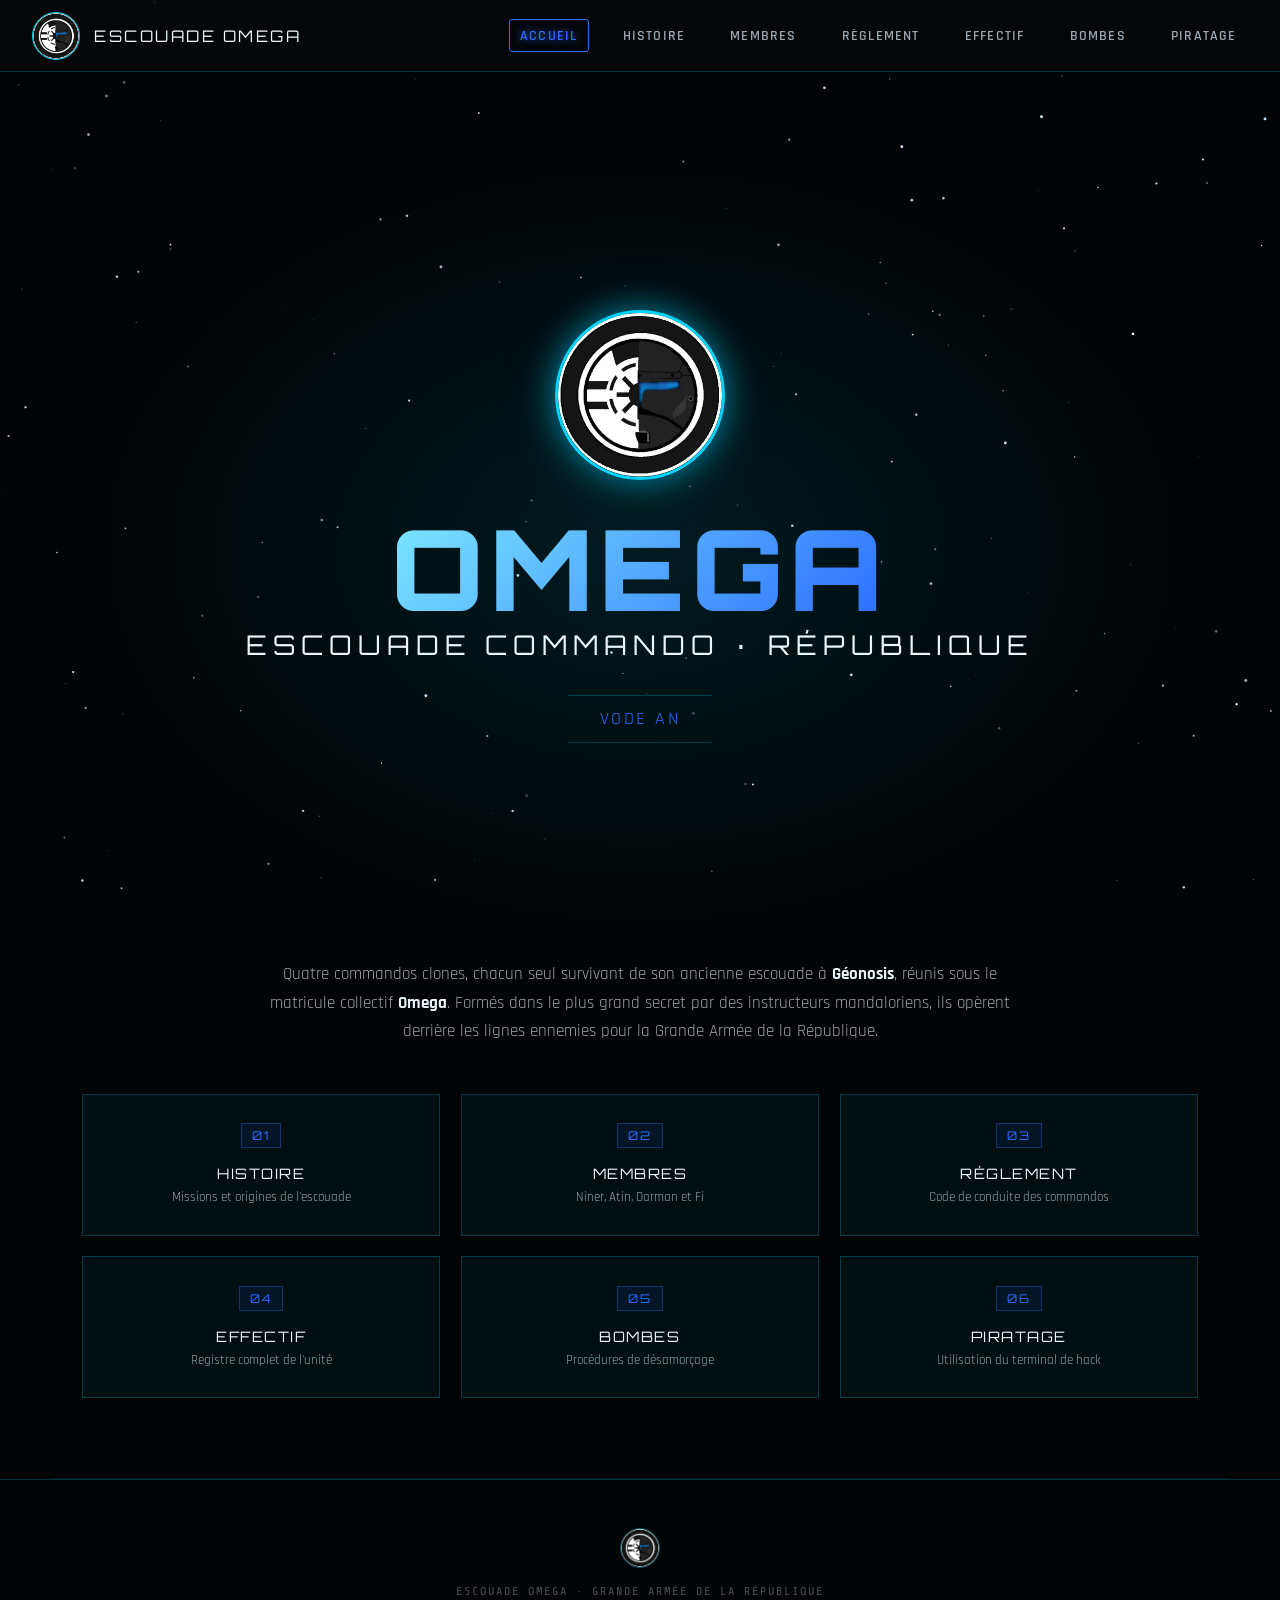
==== commit 177f55b6: "Deplace le code du Mode Indien hors de script.js, charge dynamiquement avec fichiers leurres Co-Auth" ====
--- a/index.html
+++ b/index.html
@@ -86,6 +86,6 @@
 
   </div>
 
-  <script src="script.js?v=11"></script>
+  <script src="script.js?v=12"></script>
 </body>
 </html>
